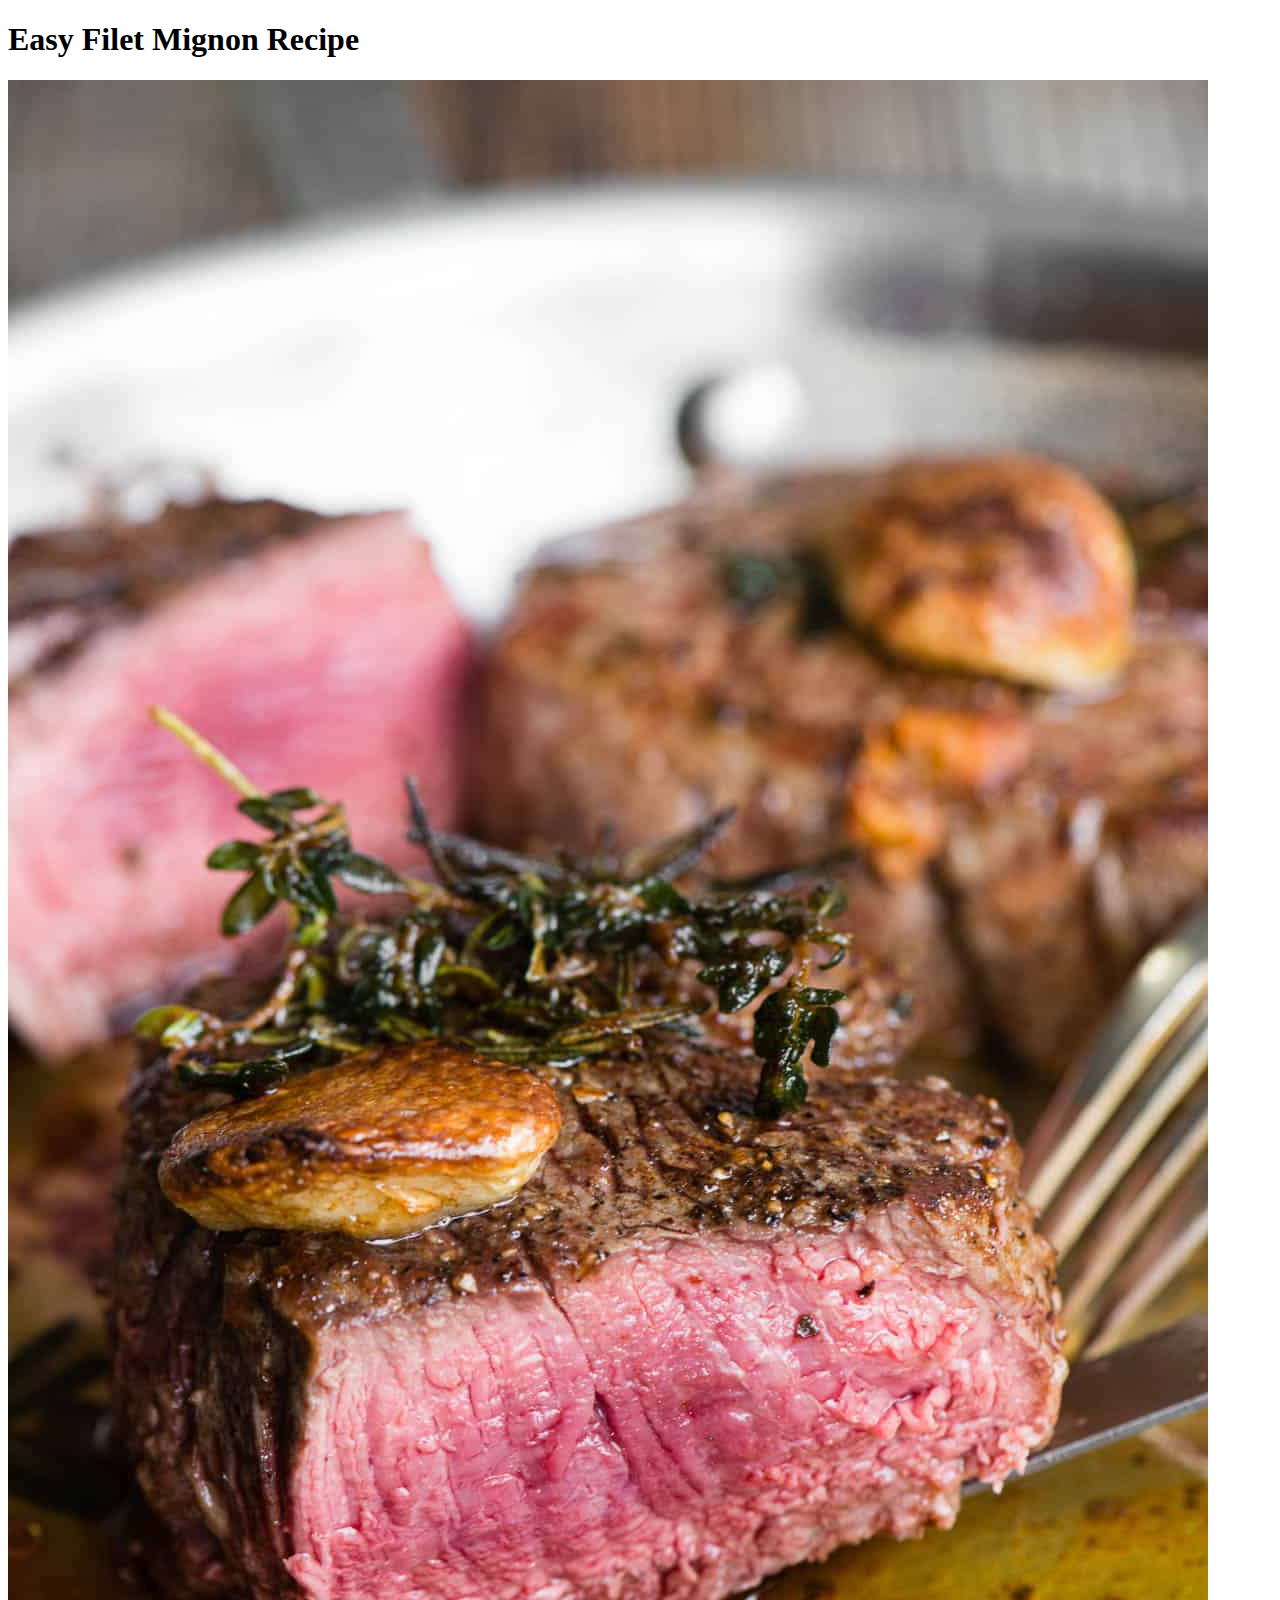
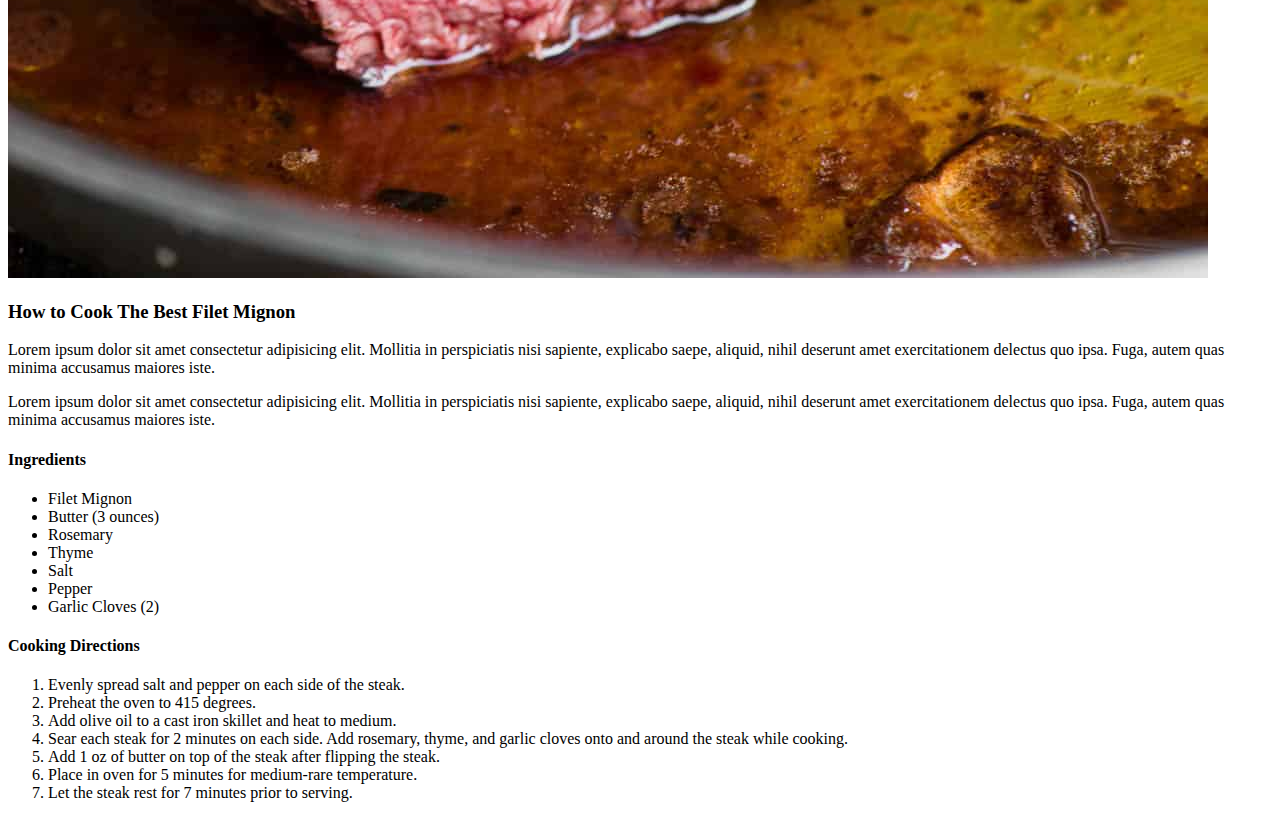
==== recipes/lamb.html @ 9ddffadc "Add lamb.html and mac.html pages" ====
<!DOCTYPE html>
<html lang="en">
<head>
    <meta charset="UTF-8">
    <meta name="viewport" content="width=device-width, initial-scale=1.0">
    <title>Document</title>
</head>
<body>
    <div class="container">
        <header class="title">
            <h1>Easy Filet Mignon Recipe</h1>
        </header>
        <img src="/images/filet-mignon-11.jpg" alt="picture of steak" class="steak-img">
        <main class="content">
            <h3 class="description">How to Cook The Best Filet Mignon</h3>
            <p>Lorem ipsum dolor sit amet consectetur adipisicing elit. Mollitia in perspiciatis nisi sapiente, 
                explicabo saepe, aliquid, nihil deserunt amet exercitationem delectus quo ipsa. 
                Fuga, autem quas minima accusamus maiores iste.</p>
            <p>Lorem ipsum dolor sit amet consectetur adipisicing elit. Mollitia in perspiciatis nisi sapiente, 
                    explicabo saepe, aliquid, nihil deserunt amet exercitationem delectus quo ipsa. 
                    Fuga, autem quas minima accusamus maiores iste.</p>
            <h4 class="ingredients">Ingredients</h4>
            <ul class="ingredient-list">
                <li>Filet Mignon</li>
                <li>Butter (3 ounces)</li>
                <li>Rosemary</li>
                <li>Thyme</li>
                <li>Salt</li>
                <li>Pepper</li>
                <li>Garlic Cloves (2)</li>
            </ul>
            <h4 class="directions">Cooking Directions</h4>
            <ol class="steps">
                <li>Evenly spread salt and pepper on each side of the steak.</li>
                <li>Preheat the oven to 415 degrees.</li>
                <li>Add olive oil to a cast iron skillet and heat to medium.</li>
                <li>Sear each steak for 2 minutes on each side. 
                    Add rosemary, thyme, and garlic cloves onto and around the steak while cooking.</li>
                <li>Add 1 oz of butter on top of the steak after flipping the steak.</li>
                <li>Place in oven for 5 minutes for medium-rare temperature.</li>
                <li>Let the steak rest for 7 minutes prior to serving.</li>
            </ol>
        </main>
    </div>
</body>
</html>
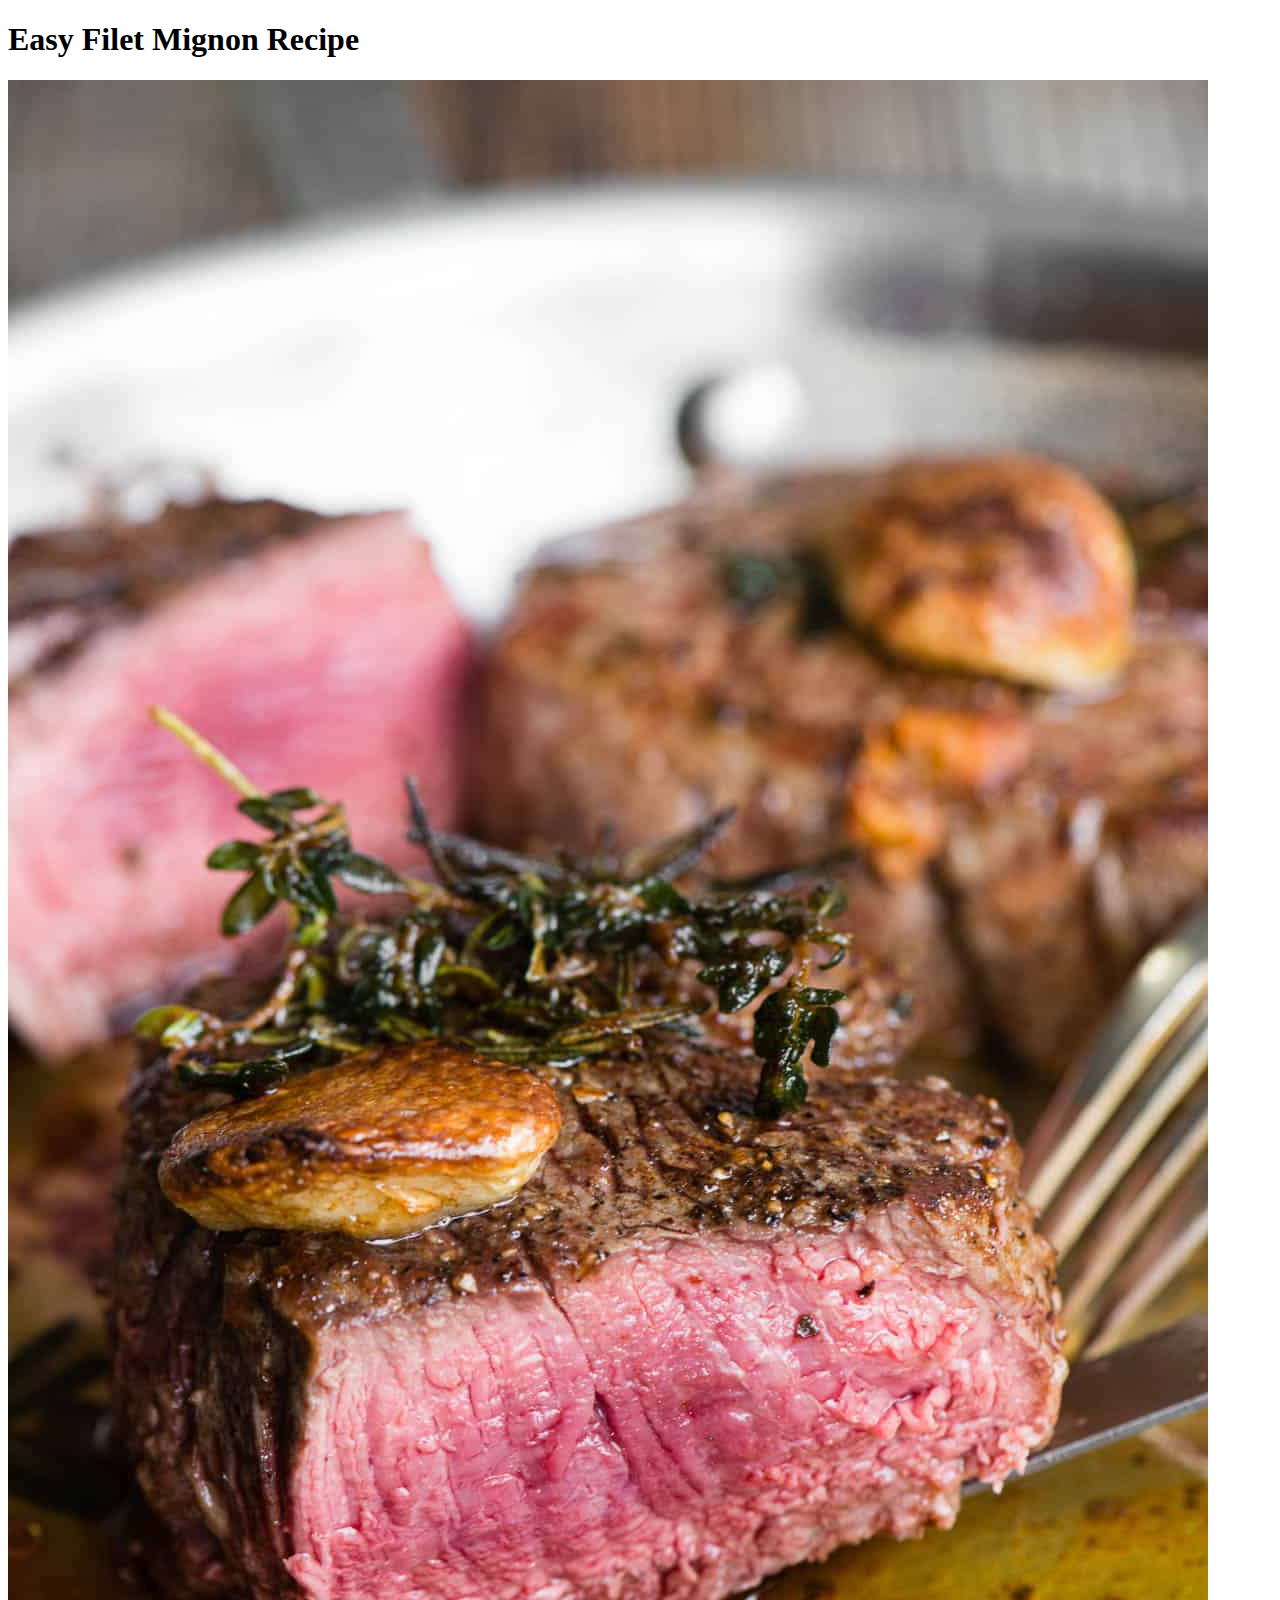
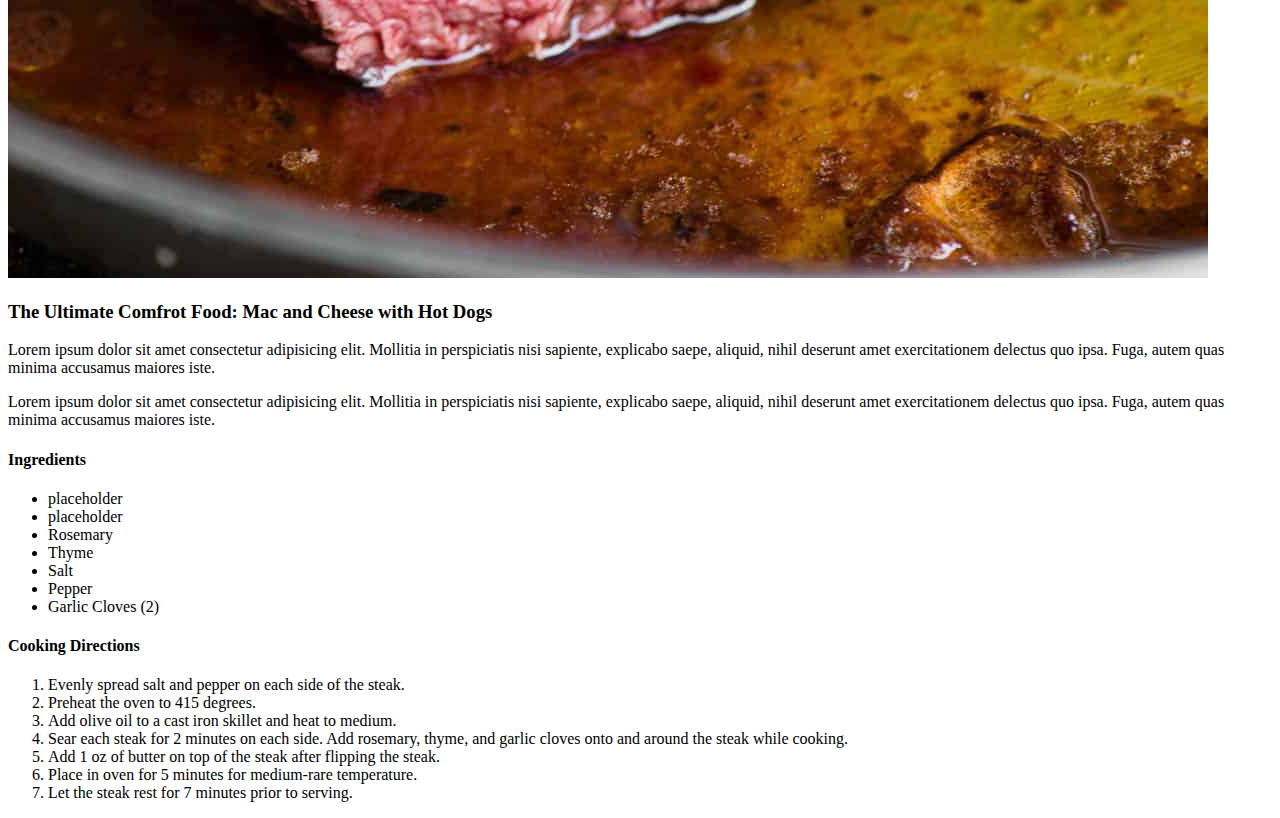
==== commit 407b8046: "Change all img element classes to "food-pic"" ====
--- a/recipes/lamb.html
+++ b/recipes/lamb.html
@@ -10,9 +10,9 @@
         <header class="title">
             <h1>Easy Filet Mignon Recipe</h1>
         </header>
-        <img src="/images/filet-mignon-11.jpg" alt="picture of steak" class="steak-img">
+        <img src="/images/filet-mignon-11.jpg" alt="picture of steak" class="food-pic">
         <main class="content">
-            <h3 class="description">How to Cook The Best Filet Mignon</h3>
+            <h3 class="description">The Ultimate Comfrot Food: Mac and Cheese with Hot Dogs</h3>
             <p>Lorem ipsum dolor sit amet consectetur adipisicing elit. Mollitia in perspiciatis nisi sapiente, 
                 explicabo saepe, aliquid, nihil deserunt amet exercitationem delectus quo ipsa. 
                 Fuga, autem quas minima accusamus maiores iste.</p>
@@ -21,8 +21,8 @@
                     Fuga, autem quas minima accusamus maiores iste.</p>
             <h4 class="ingredients">Ingredients</h4>
             <ul class="ingredient-list">
-                <li>Filet Mignon</li>
-                <li>Butter (3 ounces)</li>
+                <li>placeholder</li>
+                <li>placeholder</li>
                 <li>Rosemary</li>
                 <li>Thyme</li>
                 <li>Salt</li>
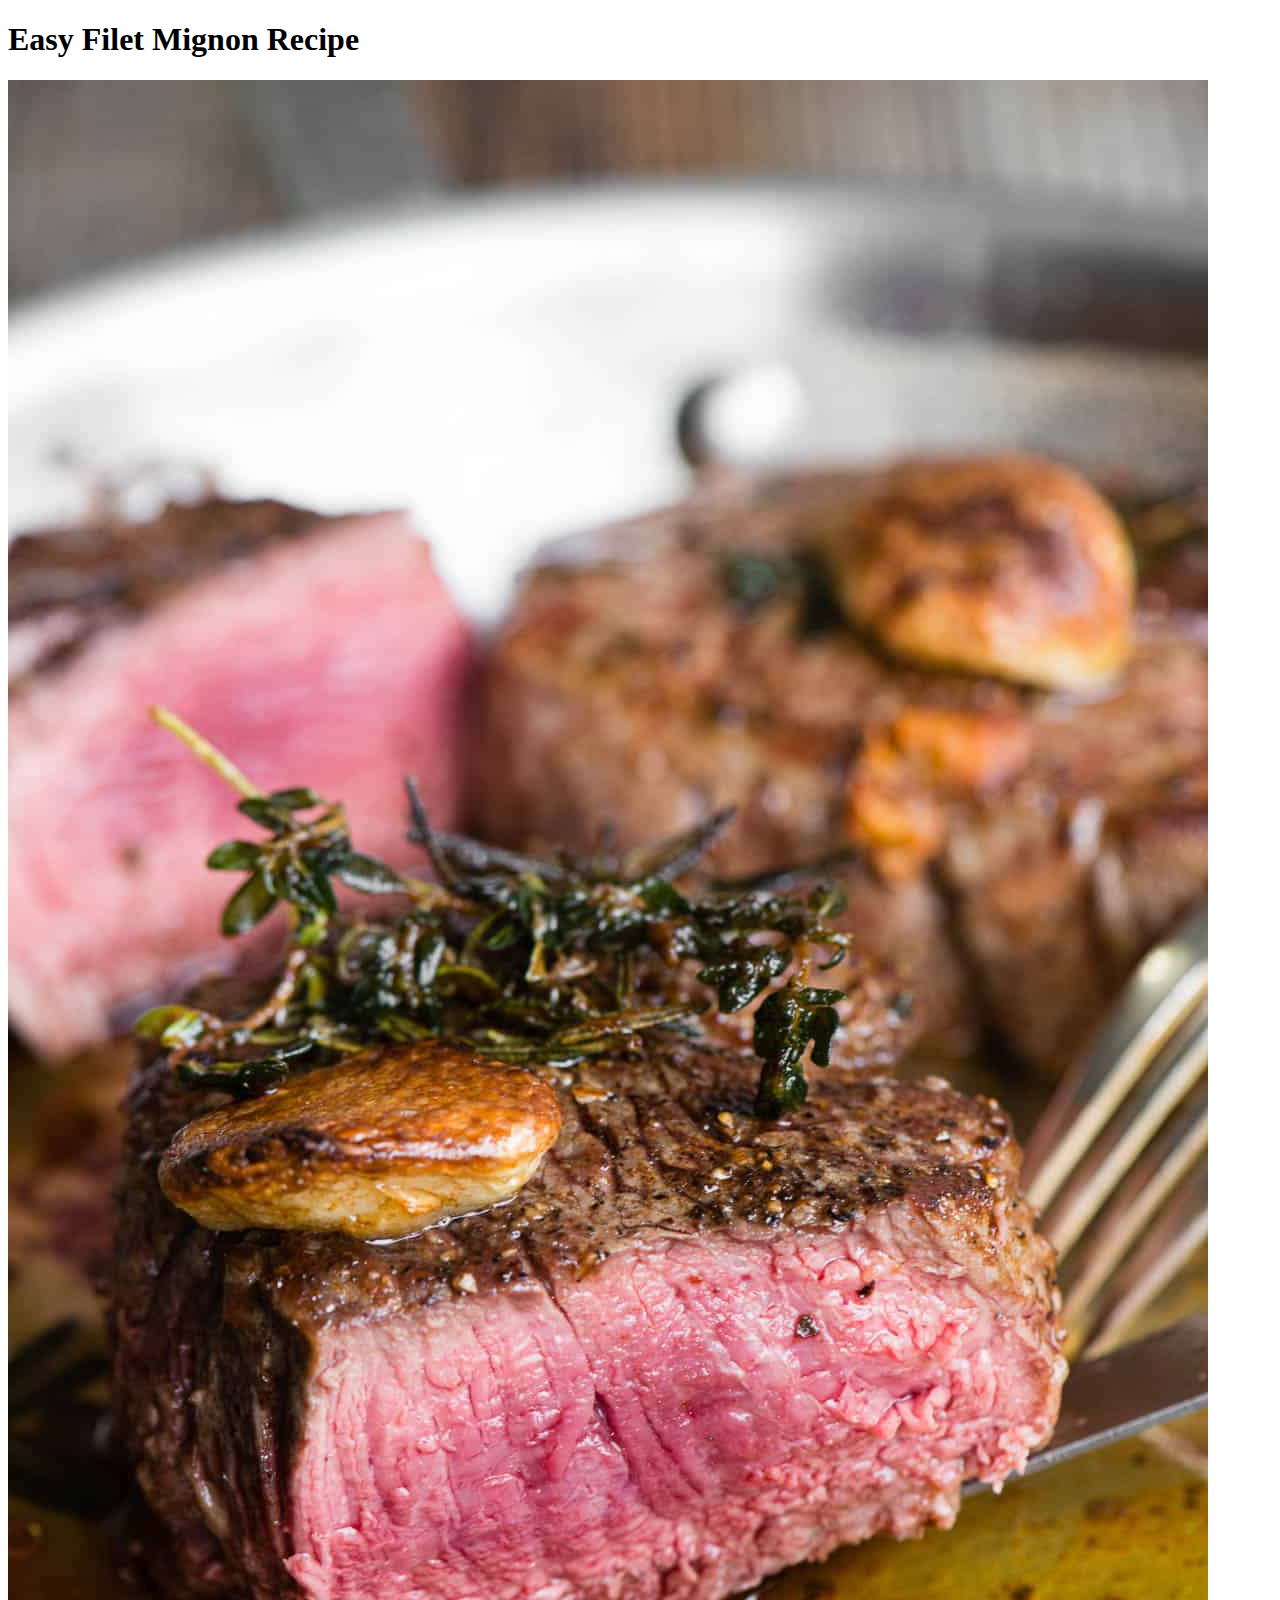
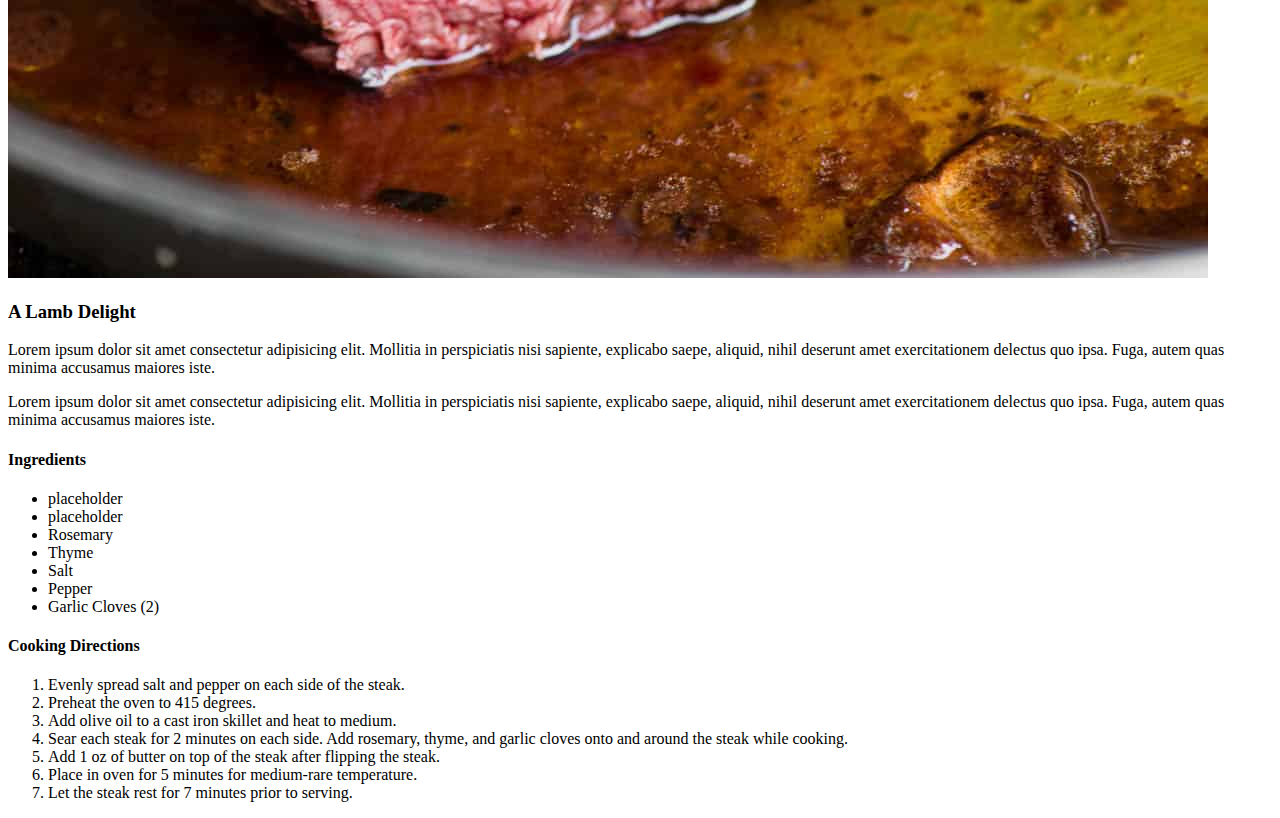
==== commit 2450cc03: "Update cooking li in mac.html" ====
--- a/recipes/lamb.html
+++ b/recipes/lamb.html
@@ -12,7 +12,7 @@
         </header>
         <img src="/images/filet-mignon-11.jpg" alt="picture of steak" class="food-pic">
         <main class="content">
-            <h3 class="description">The Ultimate Comfrot Food: Mac and Cheese with Hot Dogs</h3>
+            <h3 class="description">A Lamb Delight</h3>
             <p>Lorem ipsum dolor sit amet consectetur adipisicing elit. Mollitia in perspiciatis nisi sapiente, 
                 explicabo saepe, aliquid, nihil deserunt amet exercitationem delectus quo ipsa. 
                 Fuga, autem quas minima accusamus maiores iste.</p>
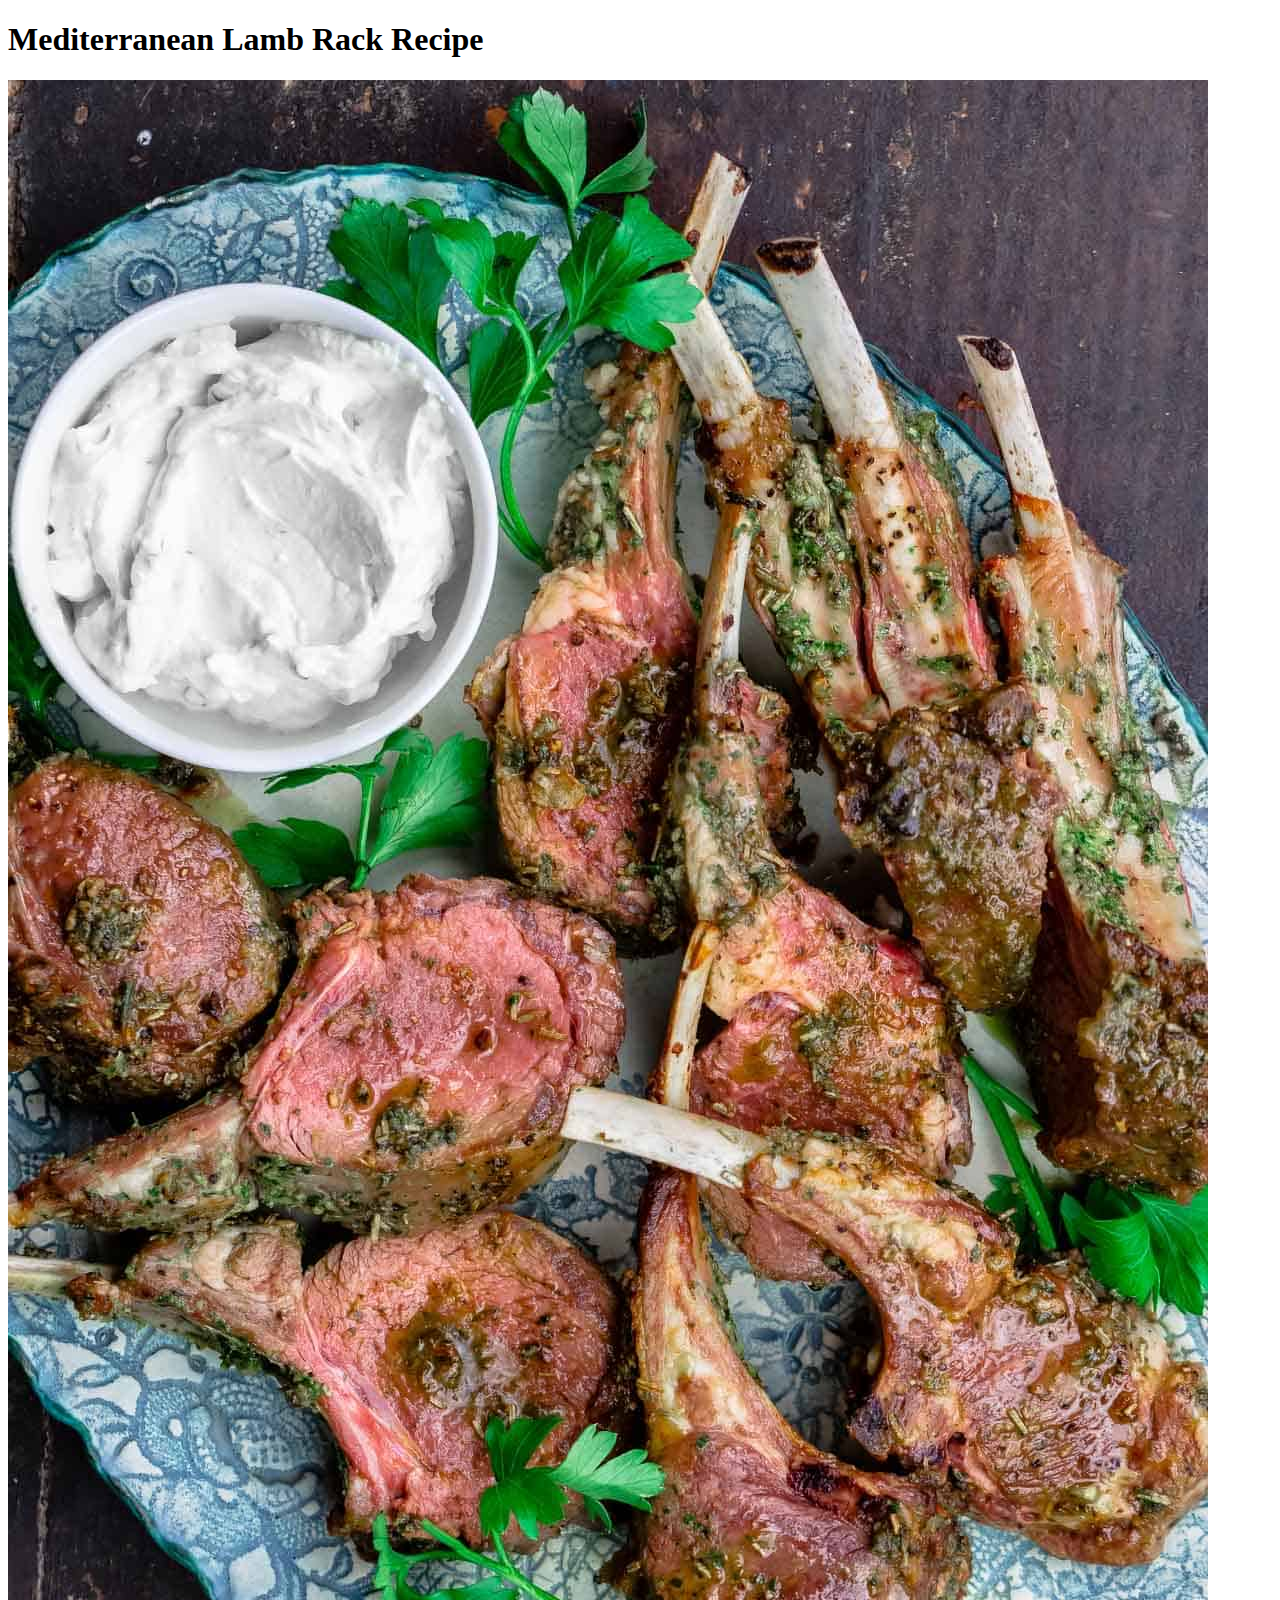
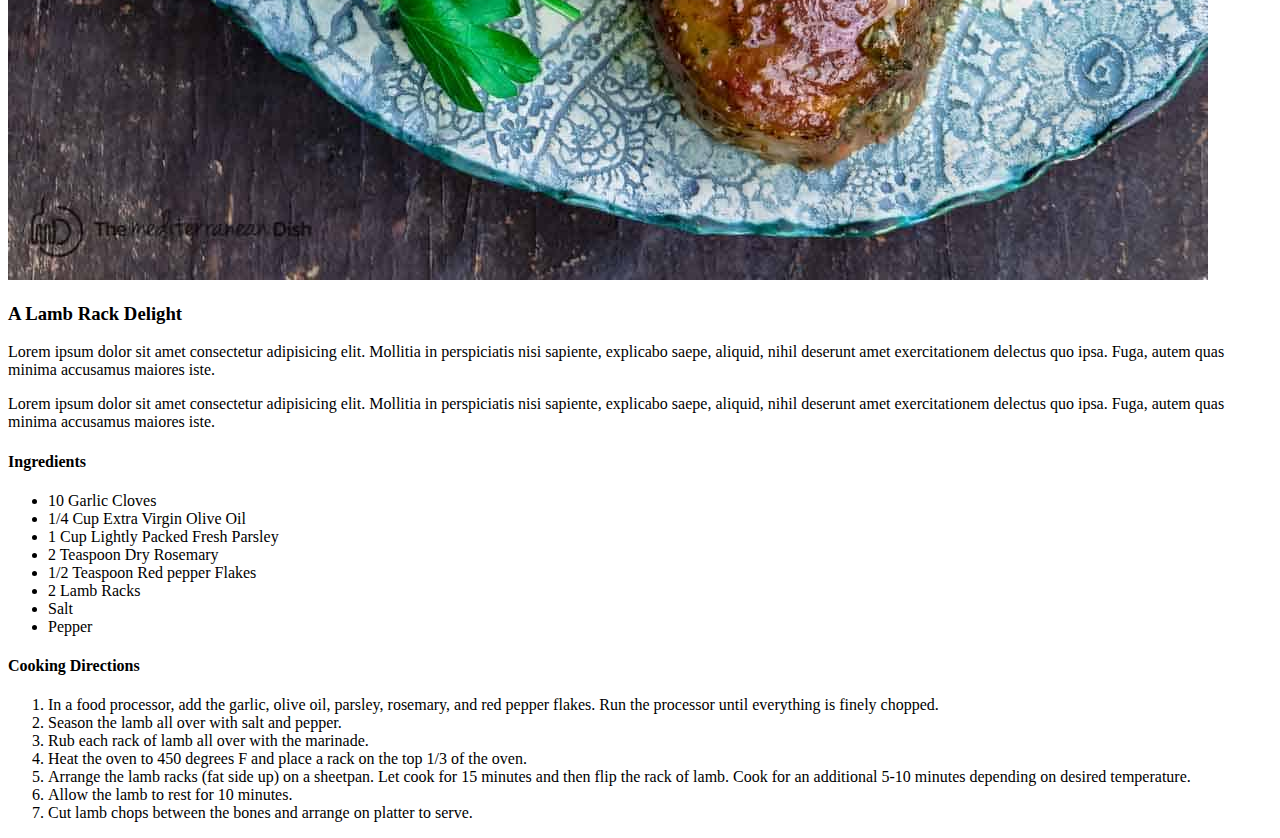
==== commit e3920171: "Edit lamb.html with ingredient instruction lists" ====
--- a/recipes/lamb.html
+++ b/recipes/lamb.html
@@ -3,16 +3,16 @@
 <head>
     <meta charset="UTF-8">
     <meta name="viewport" content="width=device-width, initial-scale=1.0">
-    <title>Document</title>
+    <title>Lamb Rack Recipe</title>
 </head>
 <body>
     <div class="container">
         <header class="title">
-            <h1>Easy Filet Mignon Recipe</h1>
+            <h1>Mediterranean Lamb Rack Recipe</h1>
         </header>
-        <img src="/images/filet-mignon-11.jpg" alt="picture of steak" class="food-pic">
+        <img src="/images/lamb.jpg" alt="picture of lamb rack" class="food-pic">
         <main class="content">
-            <h3 class="description">A Lamb Delight</h3>
+            <h3 class="description">A Lamb Rack Delight</h3>
             <p>Lorem ipsum dolor sit amet consectetur adipisicing elit. Mollitia in perspiciatis nisi sapiente, 
                 explicabo saepe, aliquid, nihil deserunt amet exercitationem delectus quo ipsa. 
                 Fuga, autem quas minima accusamus maiores iste.</p>
@@ -21,24 +21,26 @@
                     Fuga, autem quas minima accusamus maiores iste.</p>
             <h4 class="ingredients">Ingredients</h4>
             <ul class="ingredient-list">
-                <li>placeholder</li>
-                <li>placeholder</li>
-                <li>Rosemary</li>
-                <li>Thyme</li>
+                <li>10 Garlic Cloves</li>
+                <li>1/4 Cup Extra Virgin Olive Oil</li>
+                <li>1 Cup Lightly Packed Fresh Parsley</li>
+                <li>2 Teaspoon Dry Rosemary</li>
+                <li>1/2 Teaspoon Red pepper Flakes</li>
+                <li>2 Lamb Racks</li>
                 <li>Salt</li>
                 <li>Pepper</li>
-                <li>Garlic Cloves (2)</li>
             </ul>
             <h4 class="directions">Cooking Directions</h4>
             <ol class="steps">
-                <li>Evenly spread salt and pepper on each side of the steak.</li>
-                <li>Preheat the oven to 415 degrees.</li>
-                <li>Add olive oil to a cast iron skillet and heat to medium.</li>
-                <li>Sear each steak for 2 minutes on each side. 
-                    Add rosemary, thyme, and garlic cloves onto and around the steak while cooking.</li>
-                <li>Add 1 oz of butter on top of the steak after flipping the steak.</li>
-                <li>Place in oven for 5 minutes for medium-rare temperature.</li>
-                <li>Let the steak rest for 7 minutes prior to serving.</li>
+                <li>In a food processor, add the garlic, olive oil, parsley, rosemary, and red pepper flakes. 
+                    Run the processor until everything is finely chopped.</li>
+                <li>Season the lamb all over with salt and pepper.</li>
+                <li>Rub each rack of lamb all over with the marinade.</li>
+                <li>Heat the oven to 450 degrees F and place a rack on the top 1/3 of the oven.</li>
+                <li>Arrange the lamb racks (fat side up) on a sheetpan. Let cook for 15 minutes and then flip the rack of lamb.
+                     Cook for an additional 5-10 minutes depending on desired temperature.</li>
+                <li>Allow the lamb to rest for 10 minutes.</li>
+                <li>Cut lamb chops between the bones and arrange on platter to serve.</li>
             </ol>
         </main>
     </div>
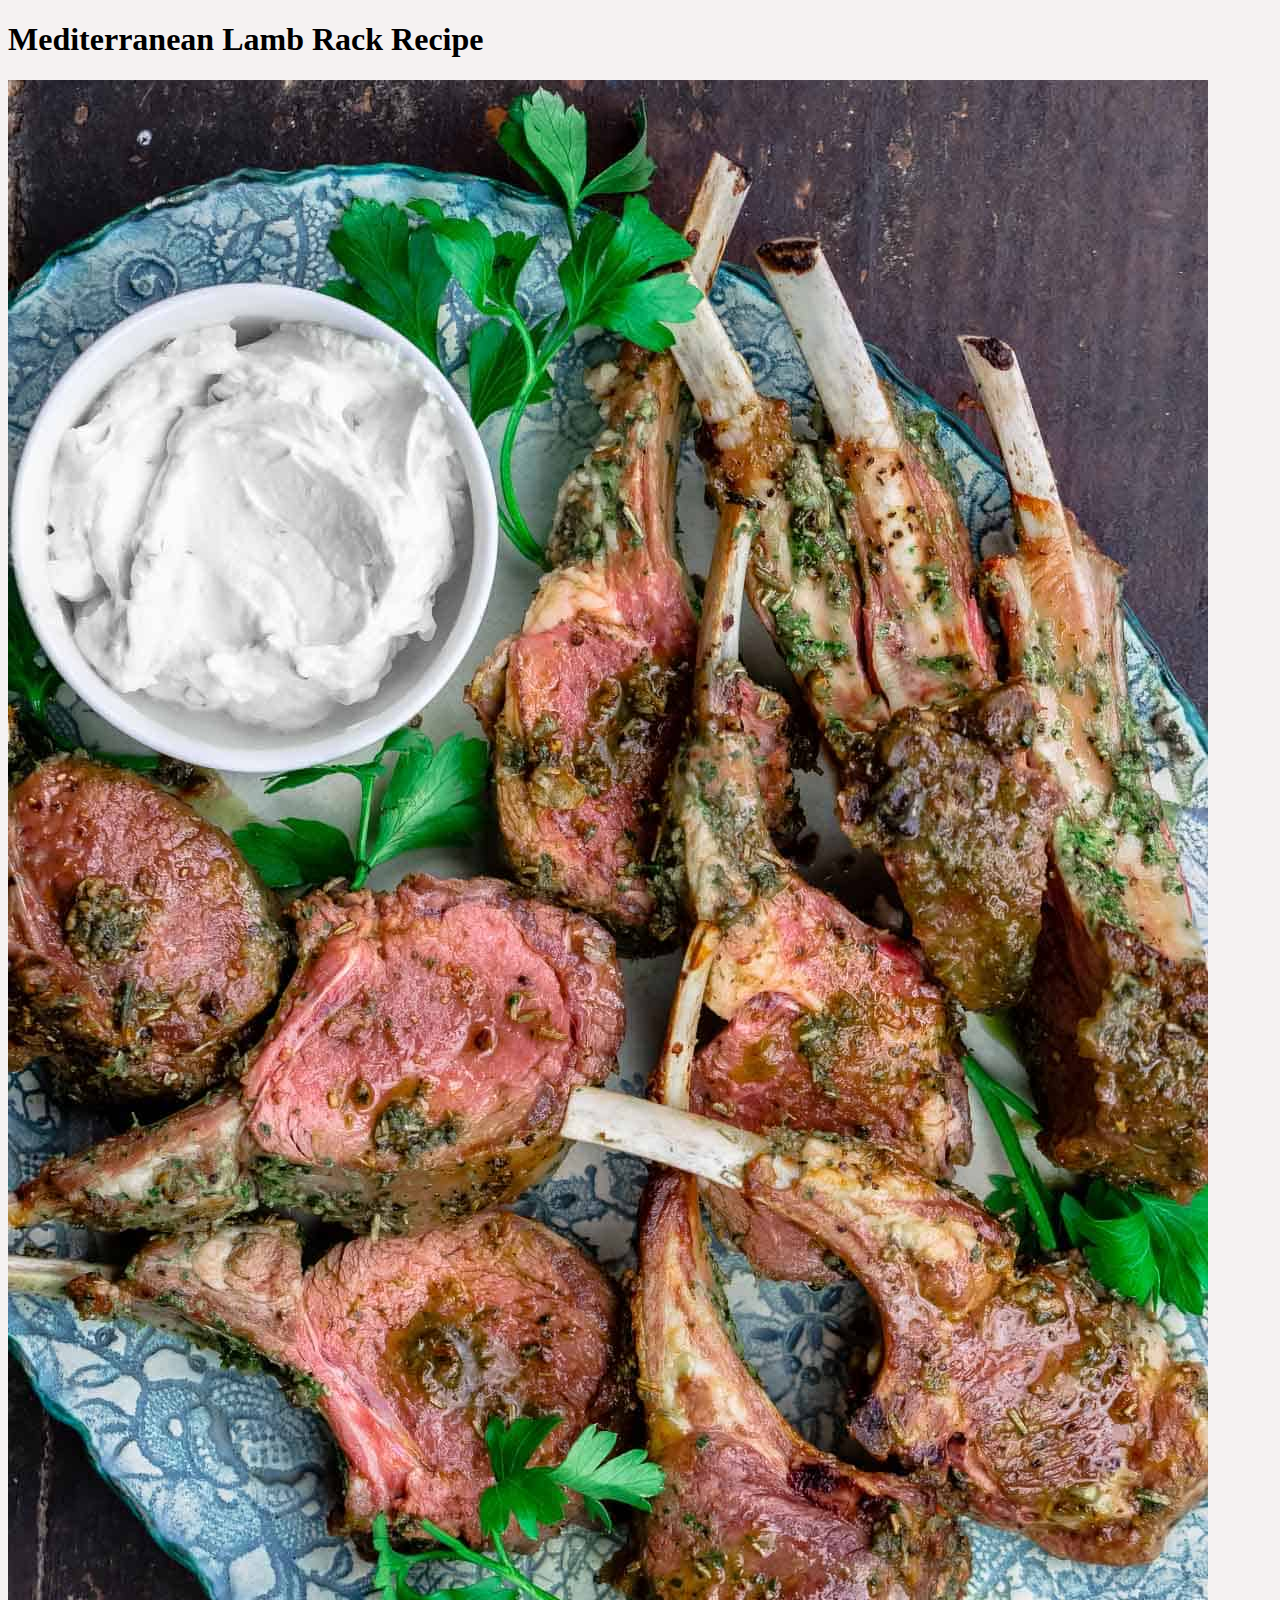
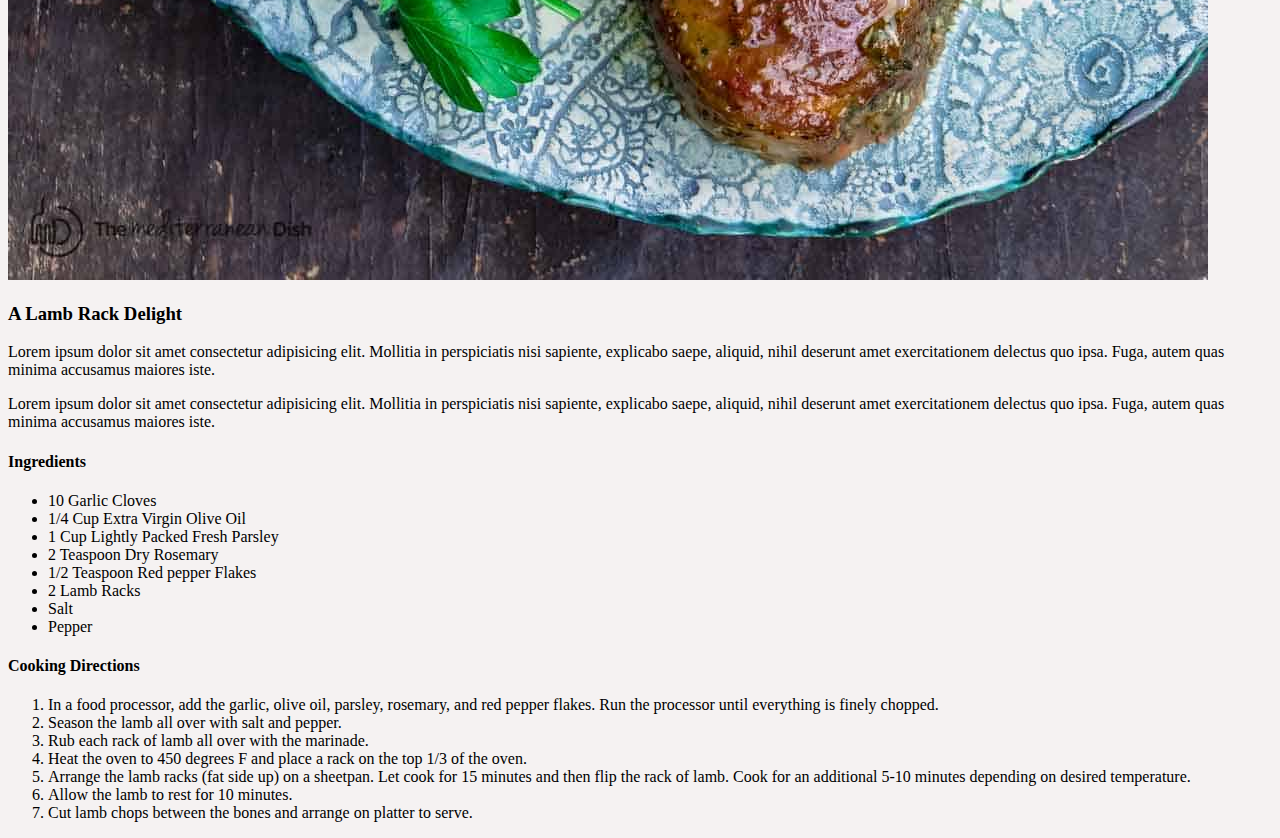
==== commit f60179c3: "Add font and background color for different pages" ====
--- a/recipes/lamb.html
+++ b/recipes/lamb.html
@@ -4,6 +4,7 @@
     <meta charset="UTF-8">
     <meta name="viewport" content="width=device-width, initial-scale=1.0">
     <title>Lamb Rack Recipe</title>
+    <link rel="stylesheet" href="../styles.css">
 </head>
 <body>
     <div class="container">
--- a/styles.css
+++ b/styles.css
@@ -0,0 +1,9 @@
+*{
+    box-sizing: border-box;
+}
+
+body{
+    font-family: Georgia, 'Times New Roman', Times, serif;
+    background-color: #f5f2f2;
+}
+
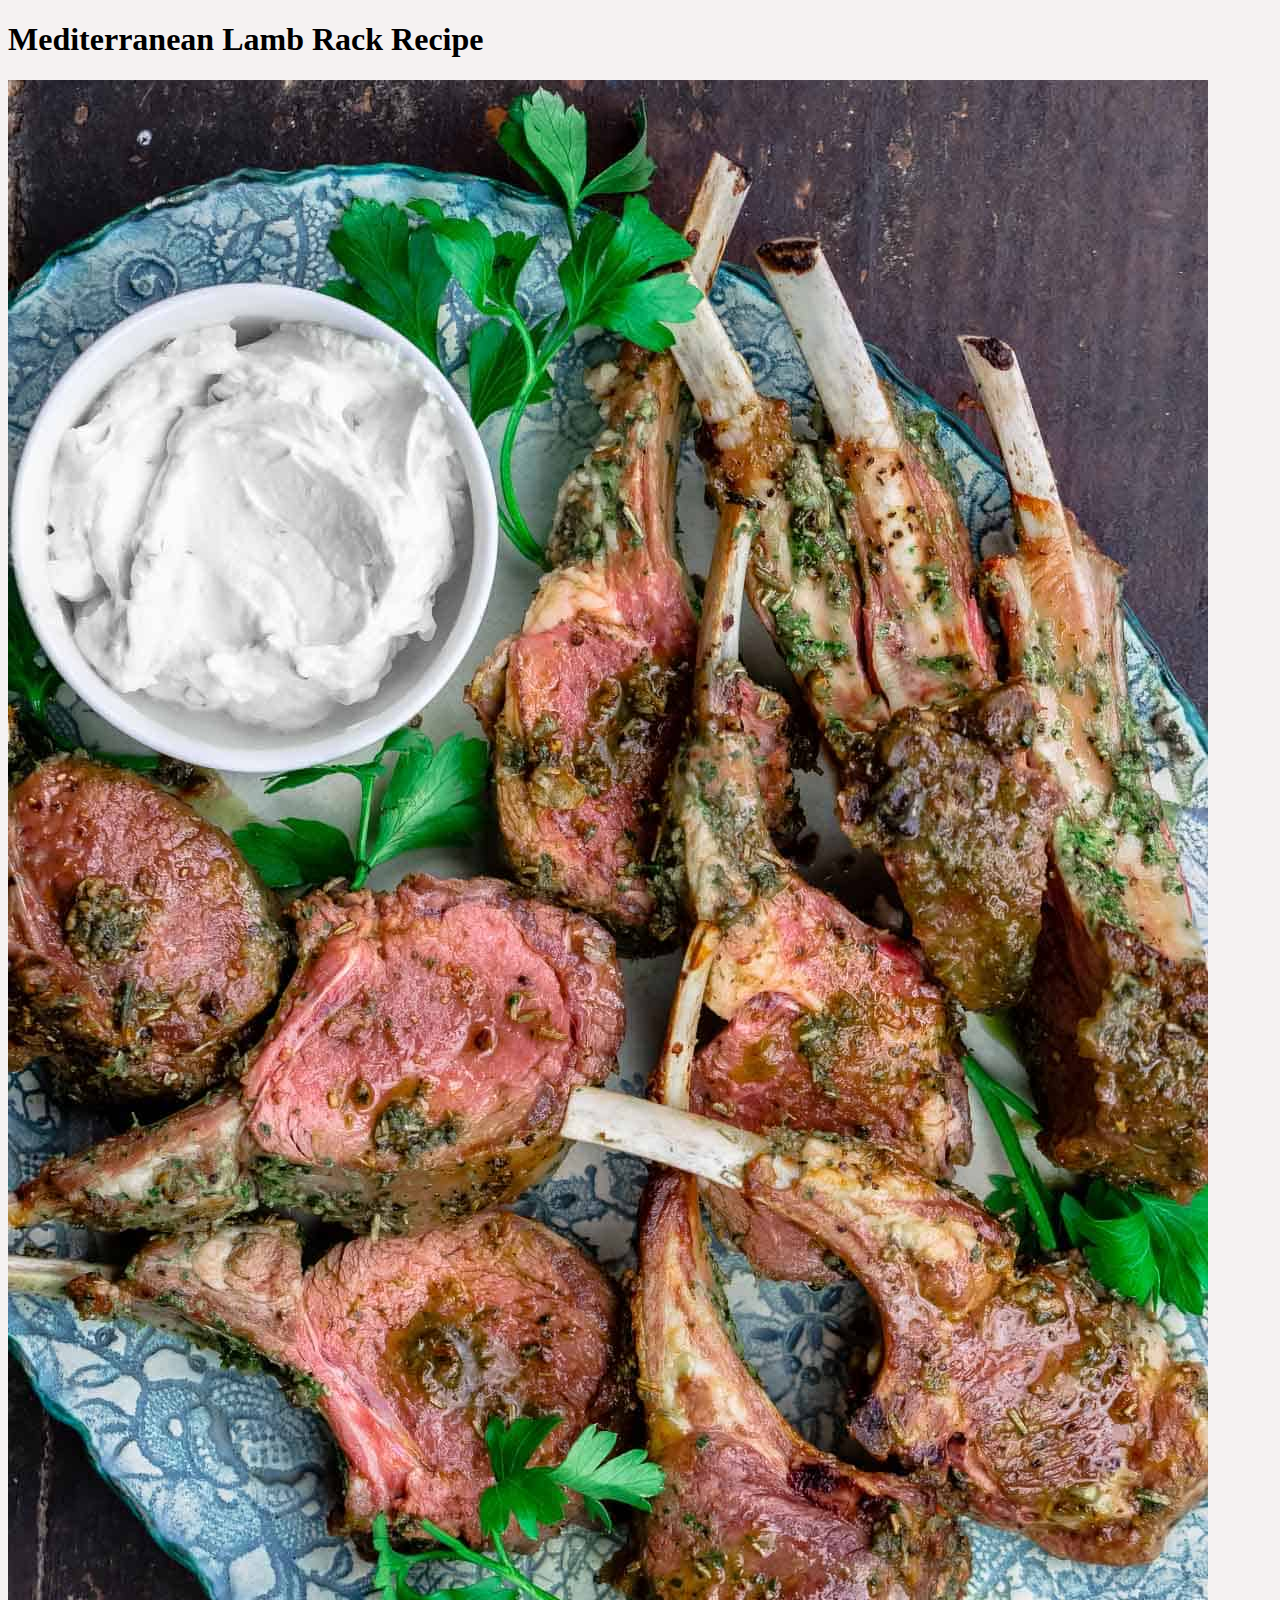
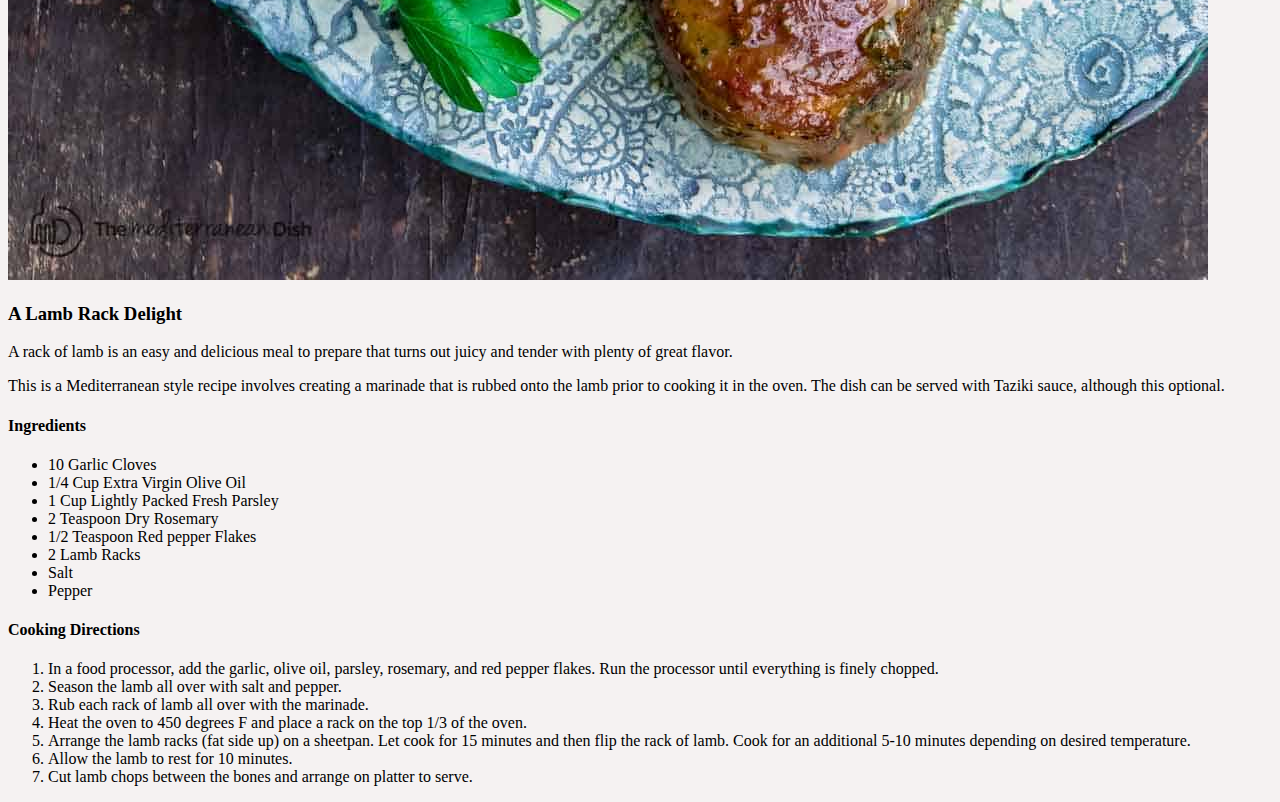
==== commit 1e54b9b5: "Add descriptions to recipe pages in p element" ====
--- a/recipes/lamb.html
+++ b/recipes/lamb.html
@@ -14,12 +14,10 @@
         <img src="/images/lamb.jpg" alt="picture of lamb rack" class="food-pic">
         <main class="content">
             <h3 class="description">A Lamb Rack Delight</h3>
-            <p>Lorem ipsum dolor sit amet consectetur adipisicing elit. Mollitia in perspiciatis nisi sapiente, 
-                explicabo saepe, aliquid, nihil deserunt amet exercitationem delectus quo ipsa. 
-                Fuga, autem quas minima accusamus maiores iste.</p>
-            <p>Lorem ipsum dolor sit amet consectetur adipisicing elit. Mollitia in perspiciatis nisi sapiente, 
-                    explicabo saepe, aliquid, nihil deserunt amet exercitationem delectus quo ipsa. 
-                    Fuga, autem quas minima accusamus maiores iste.</p>
+            <p>A rack of lamb is an easy and delicious meal to prepare that turns out
+                 juicy and tender with plenty of great flavor.</p>
+            <p>This is a Mediterranean style recipe involves creating a marinade that is rubbed onto the lamb prior to cooking it in the oven.
+                 The dish can be served with Taziki sauce, although this optional. </p>
             <h4 class="ingredients">Ingredients</h4>
             <ul class="ingredient-list">
                 <li>10 Garlic Cloves</li>
